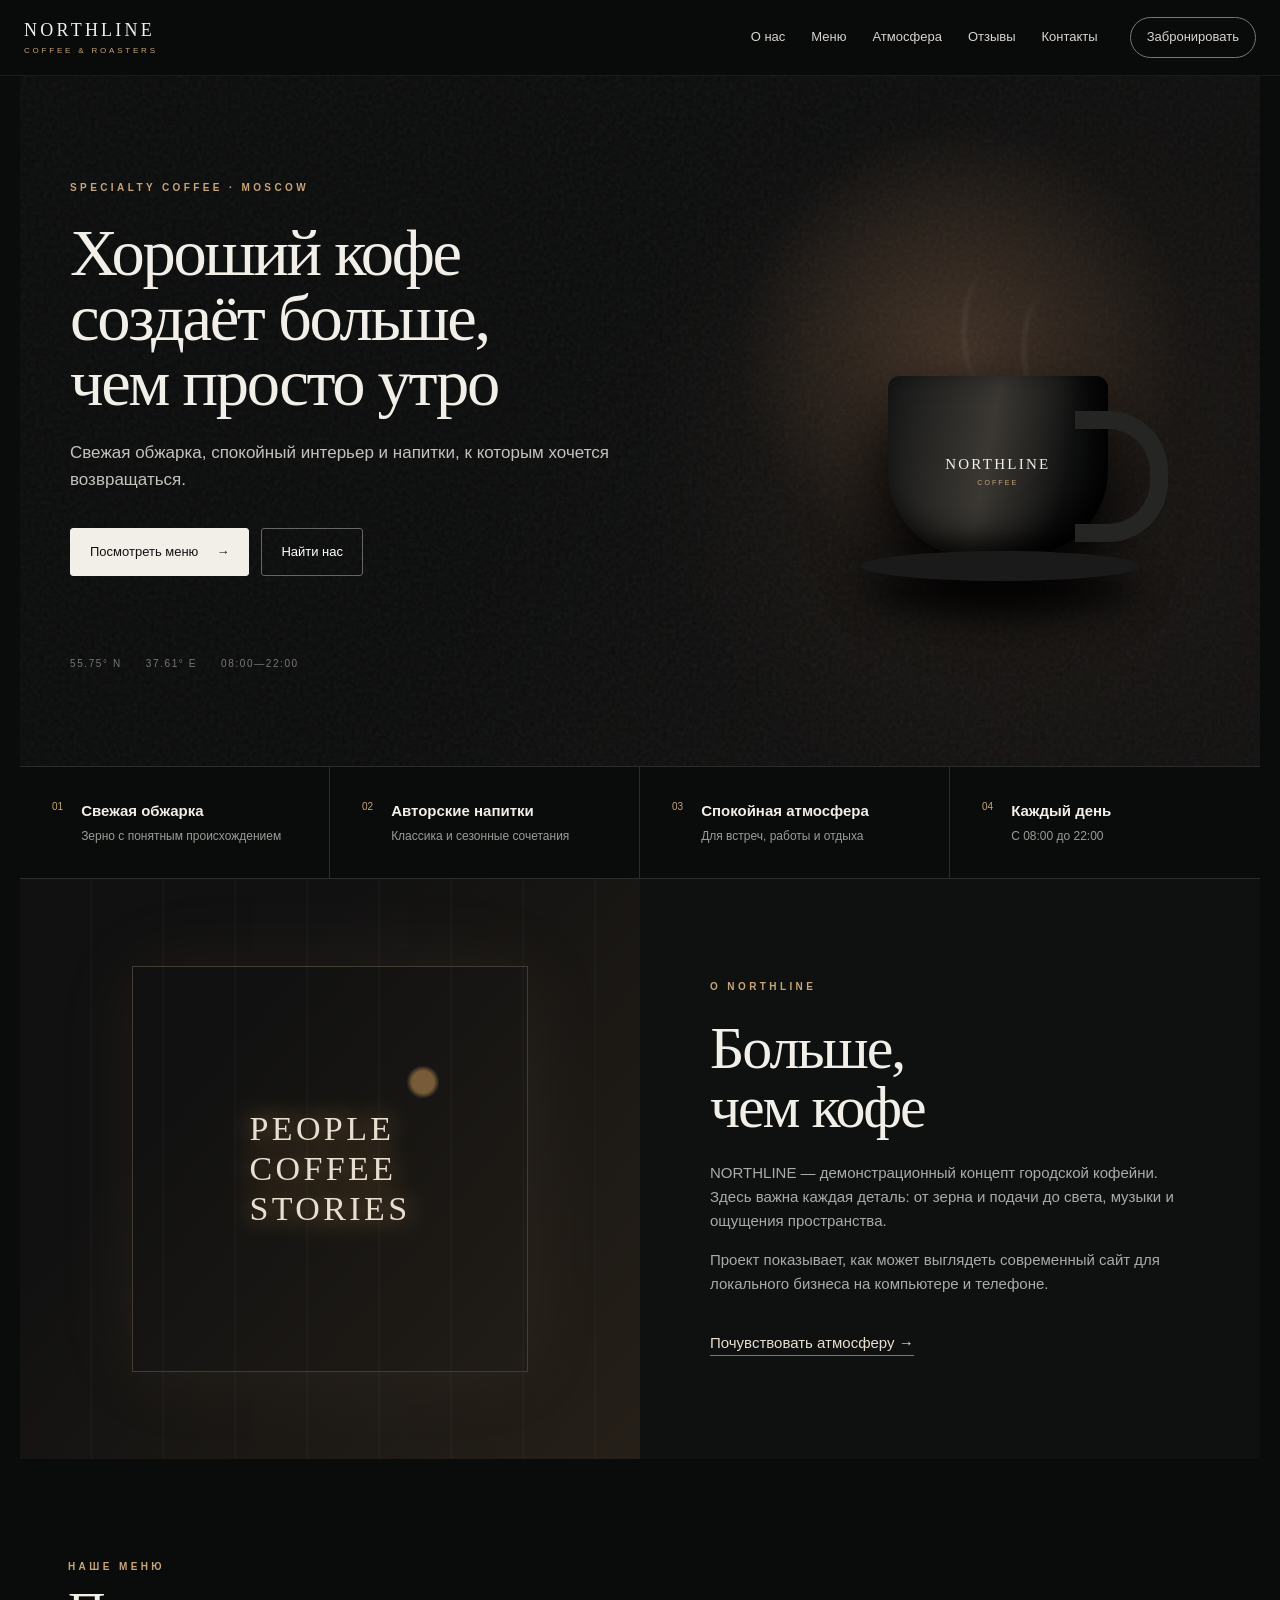
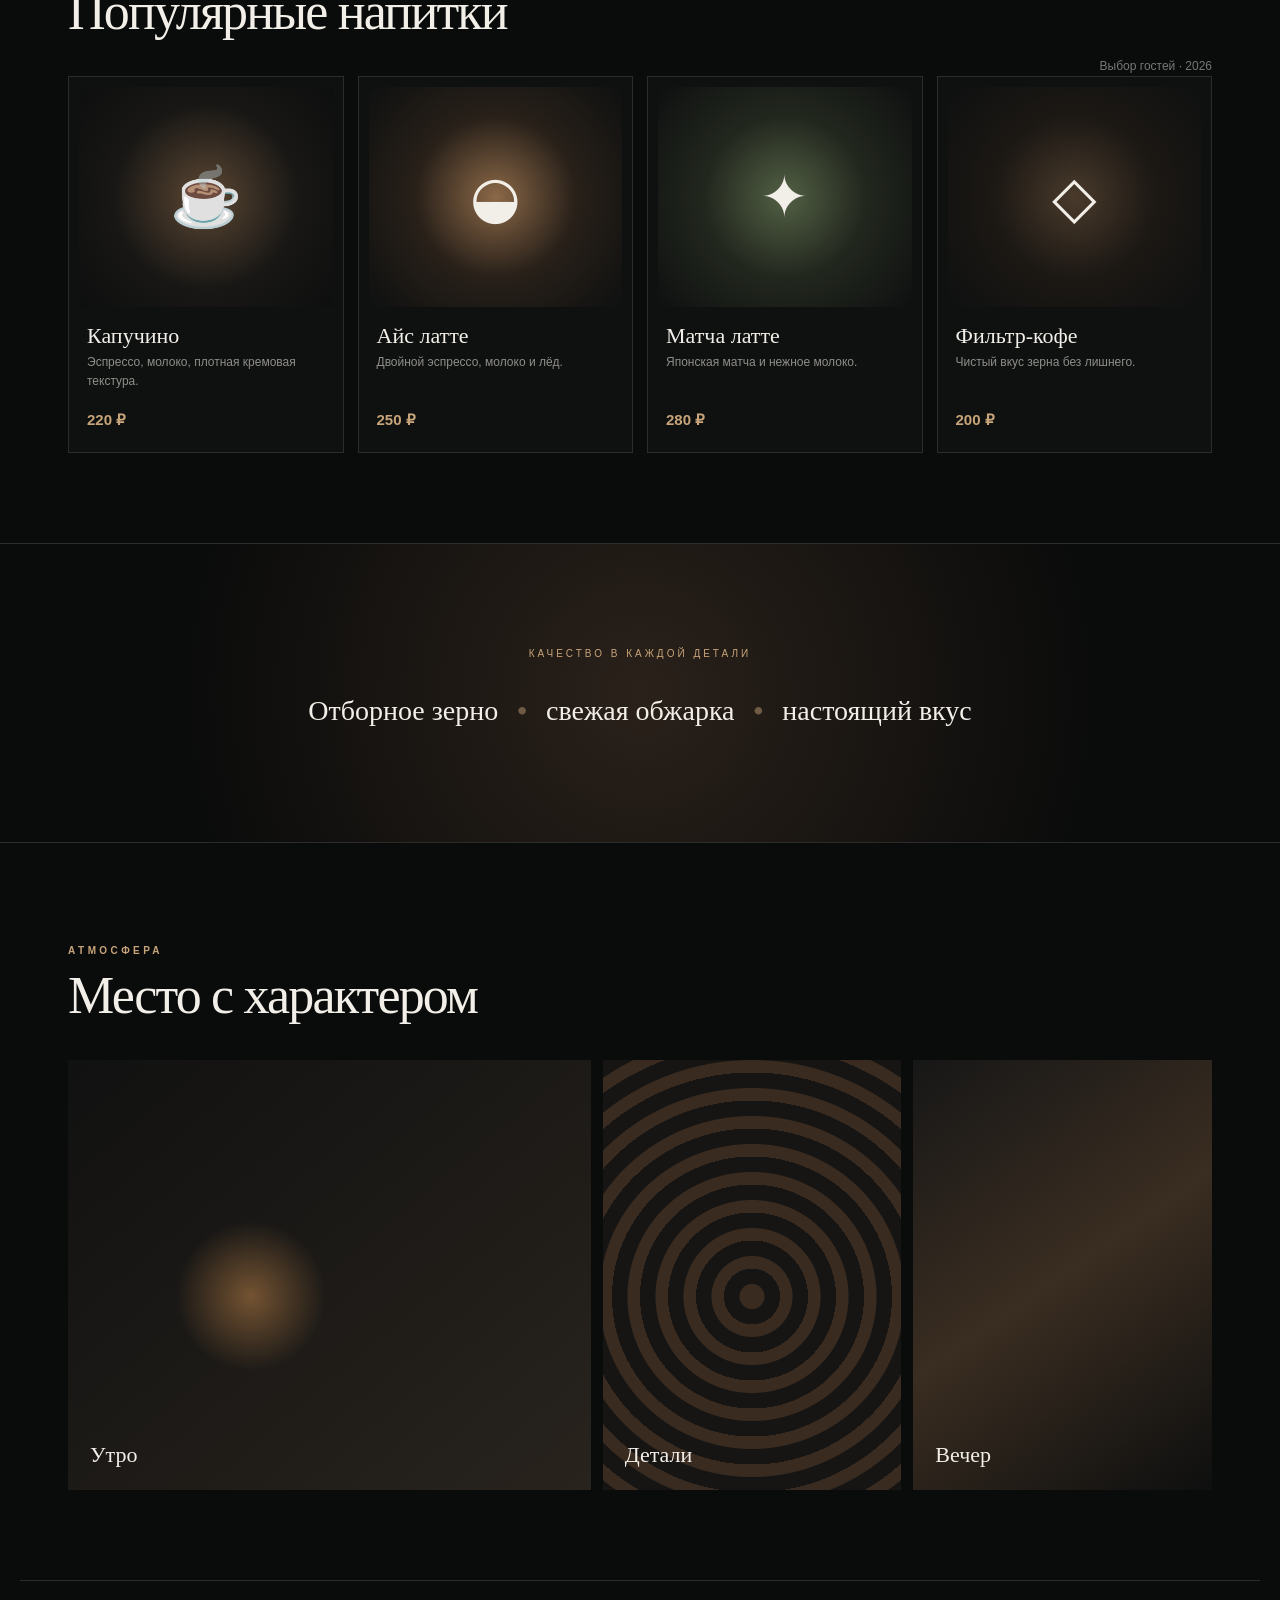
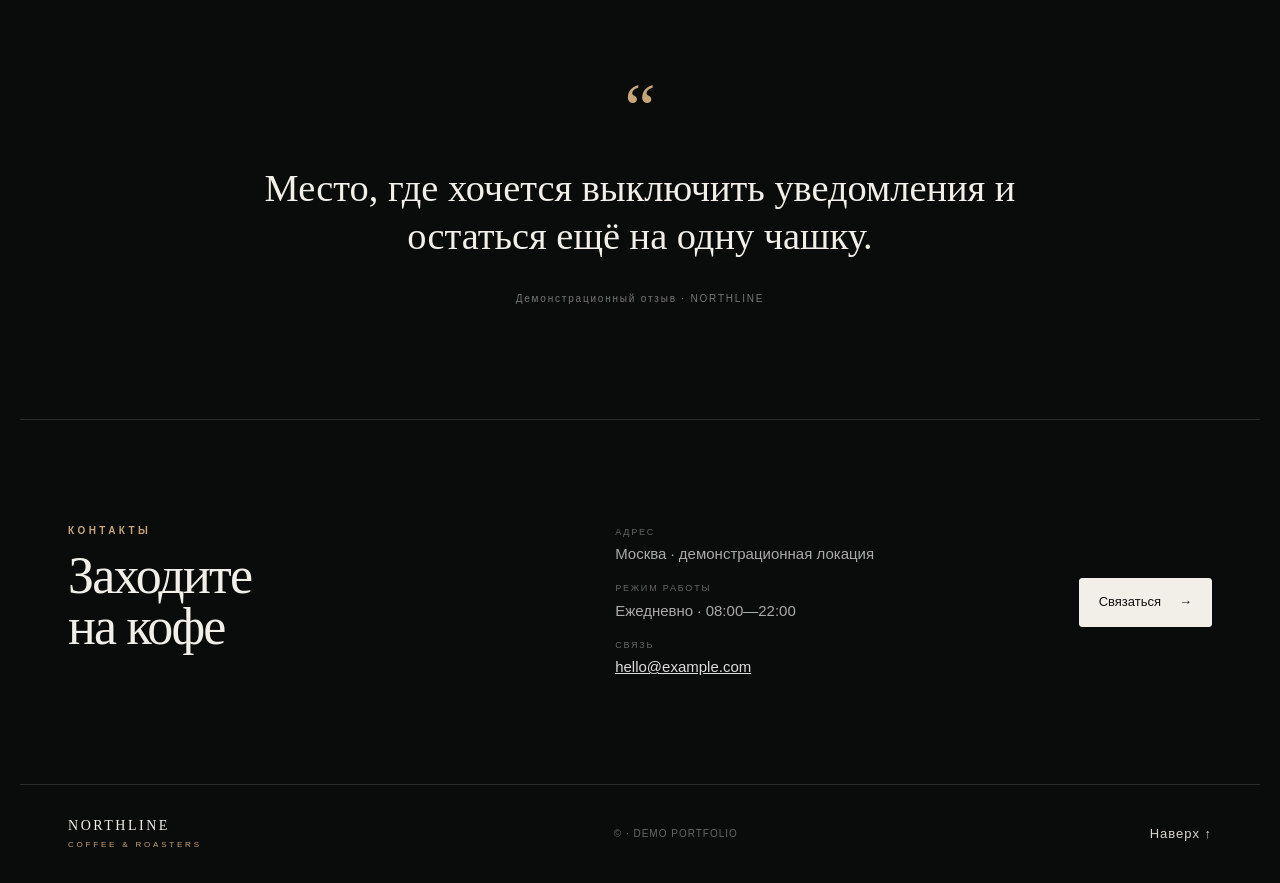
==== index.html @ f6531de6 "Add files via upload" ====
<!doctype html>
<html lang="ru"><head>
<meta charset="utf-8"><meta name="viewport" content="width=device-width,initial-scale=1,viewport-fit=cover">
<meta name="description" content="NORTHLINE Coffee & Roasters — демонстрационный сайт современной городской кофейни.">
<meta name="theme-color" content="#0a0b0b"><meta property="og:title" content="NORTHLINE Coffee & Roasters"><meta property="og:description" content="Кофе, ради которого хочется задержаться."><meta property="og:type" content="website">
<title>NORTHLINE Coffee & Roasters</title><link rel="icon" href="favicon.svg" type="image/svg+xml"><link rel="stylesheet" href="styles.css">
</head><body>
<a class="skip" href="#content">К содержанию</a>
<header class="header"><a class="brand" href="#top" aria-label="NORTHLINE — на главную">NORTHLINE<small>COFFEE & ROASTERS</small></a><button class="menu-btn" aria-label="Открыть меню" aria-expanded="false" aria-controls="nav">☰</button><nav id="nav"><a href="#about">О нас</a><a href="#menu">Меню</a><a href="#gallery">Атмосфера</a><a href="#reviews">Отзывы</a><a href="#contacts">Контакты</a></nav><a class="header-cta" href="#contacts">Забронировать</a></header>
<main id="content"><section id="top" class="hero"><div class="hero-noise"></div><div class="hero-inner"><p class="eyebrow">SPECIALTY COFFEE · MOSCOW</p><h1>Хороший кофе<br>создаёт больше,<br>чем просто утро</h1><p class="lead">Свежая обжарка, спокойный интерьер и напитки, к которым хочется возвращаться.</p><div class="actions"><a class="btn primary" href="#menu">Посмотреть меню <span>→</span></a><a class="btn" href="#contacts">Найти нас</a></div><div class="hero-meta"><span>55.75° N</span><span>37.61° E</span><span>08:00—22:00</span></div></div><div class="cup" aria-hidden="true"><div class="steam s1"></div><div class="steam s2"></div><div class="cup-body"><span>NORTHLINE<small>COFFEE</small></span></div><div class="saucer"></div></div></section>
<section class="features"><article><i>01</i><div><b>Свежая обжарка</b><span>Зерно с понятным происхождением</span></div></article><article><i>02</i><div><b>Авторские напитки</b><span>Классика и сезонные сочетания</span></div></article><article><i>03</i><div><b>Спокойная атмосфера</b><span>Для встреч, работы и отдыха</span></div></article><article><i>04</i><div><b>Каждый день</b><span>С 08:00 до 22:00</span></div></article></section>
<section id="about" class="split"><div class="visual about-visual"><span class="sign">PEOPLE<br>COFFEE<br>STORIES</span></div><div class="copy"><p class="eyebrow">О NORTHLINE</p><h2>Больше,<br>чем кофе</h2><p>NORTHLINE — демонстрационный концепт городской кофейни. Здесь важна каждая деталь: от зерна и подачи до света, музыки и ощущения пространства.</p><p>Проект показывает, как может выглядеть современный сайт для локального бизнеса на компьютере и телефоне.</p><a class="text-link" href="#gallery">Почувствовать атмосферу →</a></div></section>
<section id="menu" class="section"><div class="section-head"><div><p class="eyebrow">НАШЕ МЕНЮ</p><h2>Популярные напитки</h2></div><span class="muted">Выбор гостей · 2026</span></div><div class="cards"><article><div class="drink d1"><span>☕</span></div><h3>Капучино</h3><p>Эспрессо, молоко, плотная кремовая текстура.</p><strong>220 ₽</strong></article><article><div class="drink d2"><span>◒</span></div><h3>Айс латте</h3><p>Двойной эспрессо, молоко и лёд.</p><strong>250 ₽</strong></article><article><div class="drink d3"><span>✦</span></div><h3>Матча латте</h3><p>Японская матча и нежное молоко.</p><strong>280 ₽</strong></article><article><div class="drink d4"><span>◇</span></div><h3>Фильтр-кофе</h3><p>Чистый вкус зерна без лишнего.</p><strong>200 ₽</strong></article></div></section>
<section class="statement"><p>КАЧЕСТВО В КАЖДОЙ ДЕТАЛИ</p><h2>Отборное зерно <b>•</b> свежая обжарка <b>•</b> настоящий вкус</h2></section>
<section id="gallery" class="section gallery"><div class="section-head"><div><p class="eyebrow">АТМОСФЕРА</p><h2>Место с характером</h2></div></div><div class="gallery-grid"><div class="g g1"><span>Утро</span></div><div class="g g2"><span>Детали</span></div><div class="g g3"><span>Вечер</span></div></div></section>
<section id="reviews" class="quote"><span class="quote-mark">“</span><blockquote>Место, где хочется выключить уведомления и остаться ещё на одну чашку.</blockquote><span>Демонстрационный отзыв · NORTHLINE</span></section>
<section id="contacts" class="section contacts"><div><p class="eyebrow">КОНТАКТЫ</p><h2>Заходите<br>на кофе</h2></div><div class="contact-info"><p><small>АДРЕС</small>Москва · демонстрационная локация</p><p><small>РЕЖИМ РАБОТЫ</small>Ежедневно · 08:00—22:00</p><p><small>СВЯЗЬ</small><a href="mailto:hello@example.com">hello@example.com</a></p></div><a class="btn primary" href="mailto:hello@example.com">Связаться <span>→</span></a></section></main>
<footer><a class="brand" href="#top">NORTHLINE<small>COFFEE & ROASTERS</small></a><span>© <span id="year"></span> · DEMO PORTFOLIO</span><a href="#top">Наверх ↑</a></footer><script src="script.js" defer></script></body></html>
---- styles.css ----
:root{--bg:#0a0b0b;--panel:#101313;--ink:#f2eee8;--muted:#9d9b96;--line:#2a2d2c;--accent:#c8a47a;--max:1240px}*{box-sizing:border-box}html{scroll-behavior:smooth}body{margin:0;background:var(--bg);color:var(--ink);font:15px/1.6 Arial,sans-serif;-webkit-font-smoothing:antialiased}.skip{position:absolute;left:-9999px}.skip:focus{left:12px;top:12px;z-index:99;background:#fff;color:#000;padding:10px}.header{height:76px;display:flex;align-items:center;gap:32px;padding:0 max(24px,calc((100vw - var(--max))/2));position:sticky;top:0;z-index:20;background:rgba(10,11,11,.88);backdrop-filter:blur(16px);border-bottom:1px solid rgba(255,255,255,.07)}.brand{color:var(--ink);text-decoration:none;letter-spacing:.18em;font-family:Georgia,serif;font-size:18px;line-height:1}.brand small{display:block;font:8px Arial,sans-serif;letter-spacing:.35em;margin-top:7px;color:var(--accent)}nav{display:flex;gap:26px;margin-left:auto}nav a,.header-cta,footer a{color:#d8d5cf;text-decoration:none;font-size:13px}.header-cta{border:1px solid #777;padding:9px 16px;border-radius:99px}.menu-btn{display:none;background:none;border:0;color:#fff;font-size:24px}.hero{min-height:690px;max-width:var(--max);margin:auto;position:relative;overflow:hidden;display:flex;align-items:center;background:radial-gradient(circle at 76% 40%,#443326 0,transparent 22%),radial-gradient(circle at 80% 55%,#201914 0,transparent 35%),linear-gradient(120deg,#0a0b0b 42%,#141211)}.hero:after{content:"";position:absolute;inset:0;background:linear-gradient(90deg,rgba(10,11,11,.1),transparent 55%,rgba(10,11,11,.2));pointer-events:none}.hero-noise{position:absolute;inset:0;opacity:.07;background-image:url("data:image/svg+xml,%3Csvg viewBox='0 0 180 180' xmlns='http://www.w3.org/2000/svg'%3E%3Cfilter id='n'%3E%3CfeTurbulence type='fractalNoise' baseFrequency='.9' numOctaves='3' stitchTiles='stitch'/%3E%3C/filter%3E%3Crect width='100%25' height='100%25' filter='url(%23n)'/%3E%3C/svg%3E")}.hero-inner{position:relative;z-index:2;width:62%;padding:70px 50px}.eyebrow{font-size:10px;letter-spacing:.34em;color:var(--accent);font-weight:bold}.hero h1,.copy h2,.section h2,.contacts h2{font:clamp(42px,5.2vw,76px)/.98 Georgia,serif;font-weight:400;letter-spacing:-.035em;margin:24px 0}.lead{max-width:540px;color:#c5c2bc;font-size:17px}.actions{display:flex;gap:12px;margin-top:34px}.btn{display:inline-flex;gap:18px;align-items:center;padding:13px 19px;border:1px solid #666;border-radius:3px;color:#fff;text-decoration:none;font-size:13px}.btn.primary{background:#f2eee8;color:#111;border-color:#f2eee8}.hero-meta{display:flex;gap:24px;margin-top:80px;color:#777;font-size:10px;letter-spacing:.16em}.cup{position:absolute;z-index:1;right:7%;top:29%;width:330px;height:360px}.cup-body{position:absolute;left:45px;top:100px;width:220px;height:180px;border-radius:12px 12px 85px 85px;background:linear-gradient(100deg,#161717,#3b3833 45%,#121313 78%);box-shadow:inset -20px -15px 35px #000,0 40px 70px #000}.cup-body:after{content:"";position:absolute;right:-60px;top:35px;width:75px;height:95px;border:18px solid #252523;border-left:0;border-radius:0 60px 60px 0}.cup-body span{position:absolute;top:80px;left:57px;text-align:center;font:15px Georgia,serif;letter-spacing:.15em}.cup-body small{display:block;font:7px Arial;margin-top:6px;color:var(--accent);letter-spacing:.3em}.saucer{position:absolute;top:275px;left:18px;width:280px;height:30px;border-radius:50%;background:#191a19;box-shadow:0 25px 35px #000}.steam{position:absolute;width:45px;height:110px;border-left:2px solid rgba(255,255,255,.15);border-radius:50%;filter:blur(2px);animation:steam 4s ease-in-out infinite}.s1{left:120px;top:0}.s2{left:180px;top:18px;animation-delay:-2s}@keyframes steam{50%{transform:translate(10px,-12px) scaleX(1.3);opacity:.4}}.features{max-width:var(--max);margin:auto;display:grid;grid-template-columns:repeat(4,1fr);border-top:1px solid var(--line);border-bottom:1px solid var(--line)}.features article{padding:32px;display:flex;gap:18px;border-right:1px solid var(--line)}.features article:last-child{border:0}.features i{color:var(--accent);font-style:normal;font-size:10px}.features b,.features span{display:block}.features span{font-size:12px;color:var(--muted);margin-top:4px}.split{max-width:var(--max);margin:auto;display:grid;grid-template-columns:1fr 1fr;min-height:580px}.visual{min-height:520px}.about-visual{background:radial-gradient(circle at 65% 35%,#785c39 0 2%,transparent 3%),linear-gradient(130deg,transparent 30%,rgba(175,128,73,.13)),repeating-linear-gradient(90deg,#111 0 70px,#151817 71px 72px);display:grid;place-items:center;position:relative;overflow:hidden}.about-visual:before{content:"";position:absolute;inset:15% 18%;border:1px solid #443c32;box-shadow:0 0 80px rgba(200,164,122,.08)}.sign{position:relative;font:34px/1.18 Georgia,serif;letter-spacing:.1em;color:#e8dfd1;text-shadow:0 0 24px #b4834e}.copy{padding:90px 70px;background:#0e1110}.copy h2{font-size:60px}.copy p:not(.eyebrow){color:#aaa;max-width:520px}.text-link{display:inline-block;margin-top:20px;color:#e8dfd1;text-decoration:none;border-bottom:1px solid #777}.section{max-width:var(--max);margin:auto;padding:90px 48px}.section-head{display:flex;justify-content:space-between;align-items:end}.section h2{font-size:52px;margin:12px 0 38px}.muted{color:#777;font-size:12px}.cards{display:grid;grid-template-columns:repeat(4,1fr);gap:14px}.cards article{border:1px solid var(--line);padding:10px 10px 20px;background:#0e1110;transition:.25s}.cards article:hover{transform:translateY(-4px);border-color:#5c5146}.drink{height:220px;display:grid;place-items:center;font-size:58px;background:radial-gradient(circle,#5c4733,#181715 55%,#0d0e0e)}.d2{background:radial-gradient(circle,#8b6847,#282019 48%,#0e1010)}.d3{background:radial-gradient(circle,#526044,#22271e 48%,#0e1010)}.d4{background:radial-gradient(circle,#493a2b,#1c1814 48%,#0e1010)}.cards h3{font:22px Georgia,serif;margin:16px 8px 4px}.cards p{color:#8f8e89;font-size:12px;min-height:40px;margin:0 8px}.cards strong{display:block;margin:15px 8px 0;color:var(--accent)}.statement{min-height:300px;display:grid;place-content:center;text-align:center;padding:40px;background:radial-gradient(circle at center,#2a211a,#0a0b0b 70%);border-block:1px solid var(--line)}.statement p{letter-spacing:.3em;color:var(--accent);font-size:10px}.statement h2{font:28px Georgia,serif;font-weight:400}.statement b{color:#6f5a43;margin:0 12px}.gallery-grid{display:grid;grid-template-columns:1.4fr .8fr .8fr;gap:12px;height:430px}.g{position:relative;display:flex;align-items:end;padding:22px;overflow:hidden;background:#141616}.g:before{content:"";position:absolute;inset:0;transition:.4s}.g1:before{background:radial-gradient(circle at 35% 55%,#745332,transparent 18%),linear-gradient(140deg,#111,#28231d)}.g2:before{background:repeating-radial-gradient(circle at 50% 55%,#392b1f 0 12px,#171514 13px 28px)}.g3:before{background:linear-gradient(145deg,#171717,#3a2d21 50%,#0e0f0f)}.g:hover:before{transform:scale(1.04)}.g span{position:relative;z-index:1;font:22px Georgia,serif}.quote{max-width:var(--max);margin:auto;padding:110px 15%;text-align:center;border-top:1px solid var(--line);border-bottom:1px solid var(--line)}.quote-mark{font:70px Georgia;color:var(--accent);line-height:.5}.quote blockquote{font:clamp(28px,3vw,44px)/1.25 Georgia,serif;margin:25px auto;max-width:850px}.quote>span:last-child{font-size:10px;letter-spacing:.18em;color:#777}.contacts{display:grid;grid-template-columns:1.2fr 1fr auto;align-items:center;gap:45px}.contact-info p{color:#aaa}.contact-info small{display:block;color:#666;font-size:9px;letter-spacing:.2em;margin-bottom:3px}.contact-info a{color:#ddd}footer{max-width:var(--max);margin:auto;padding:34px 48px;border-top:1px solid var(--line);display:flex;justify-content:space-between;align-items:center;color:#666;font-size:10px;letter-spacing:.1em}footer .brand{font-size:14px}.menu-open{overflow:hidden}@media(max-width:820px){.header{height:68px;padding:0 20px}.header-cta{display:none}.menu-btn{display:block;margin-left:auto}nav{display:none;position:absolute;top:68px;left:0;right:0;background:#0b0c0c;padding:22px;flex-direction:column;border-bottom:1px solid var(--line)}nav.open{display:flex}.hero{min-height:680px}.hero-inner{width:100%;padding:70px 24px 40px}.hero h1{font-size:48px}.lead{max-width:85%}.hero-meta{margin-top:150px}.cup{width:220px;height:250px;right:-15px;top:49%}.cup-body{transform:scale(.7);transform-origin:top left}.saucer{transform:scale(.7);transform-origin:top left}.steam{transform:scale(.7)}.features{grid-template-columns:1fr 1fr}.features article{padding:22px}.split{grid-template-columns:1fr}.visual{min-height:390px}.copy{padding:60px 24px}.copy h2{font-size:48px}.section{padding:65px 20px}.section-head{align-items:start}.muted{display:none}.section h2{font-size:42px}.cards{grid-template-columns:1fr 1fr}.drink{height:180px}.gallery-grid{grid-template-columns:1fr 1fr;height:560px}.g1{grid-column:1/-1}.quote{padding:80px 24px}.contacts{grid-template-columns:1fr;gap:20px}.contacts h2{font-size:52px}footer{padding:30px 20px;gap:20px;flex-wrap:wrap}}@media(max-width:480px){.hero h1{font-size:39px}.lead{font-size:15px}.features{grid-template-columns:1fr}.features article{border-right:0;border-bottom:1px solid var(--line)}.cards{grid-template-columns:1fr}.drink{height:230px}.gallery-grid{display:flex;overflow:auto;height:360px;scroll-snap-type:x mandatory}.g{min-width:82vw;scroll-snap-align:center}.g1{min-width:82vw}.statement h2{font-size:21px}.statement b{display:none}}
@media(prefers-reduced-motion:reduce){html{scroll-behavior:auto}*,*:before,*:after{animation:none!important;transition:none!important}}
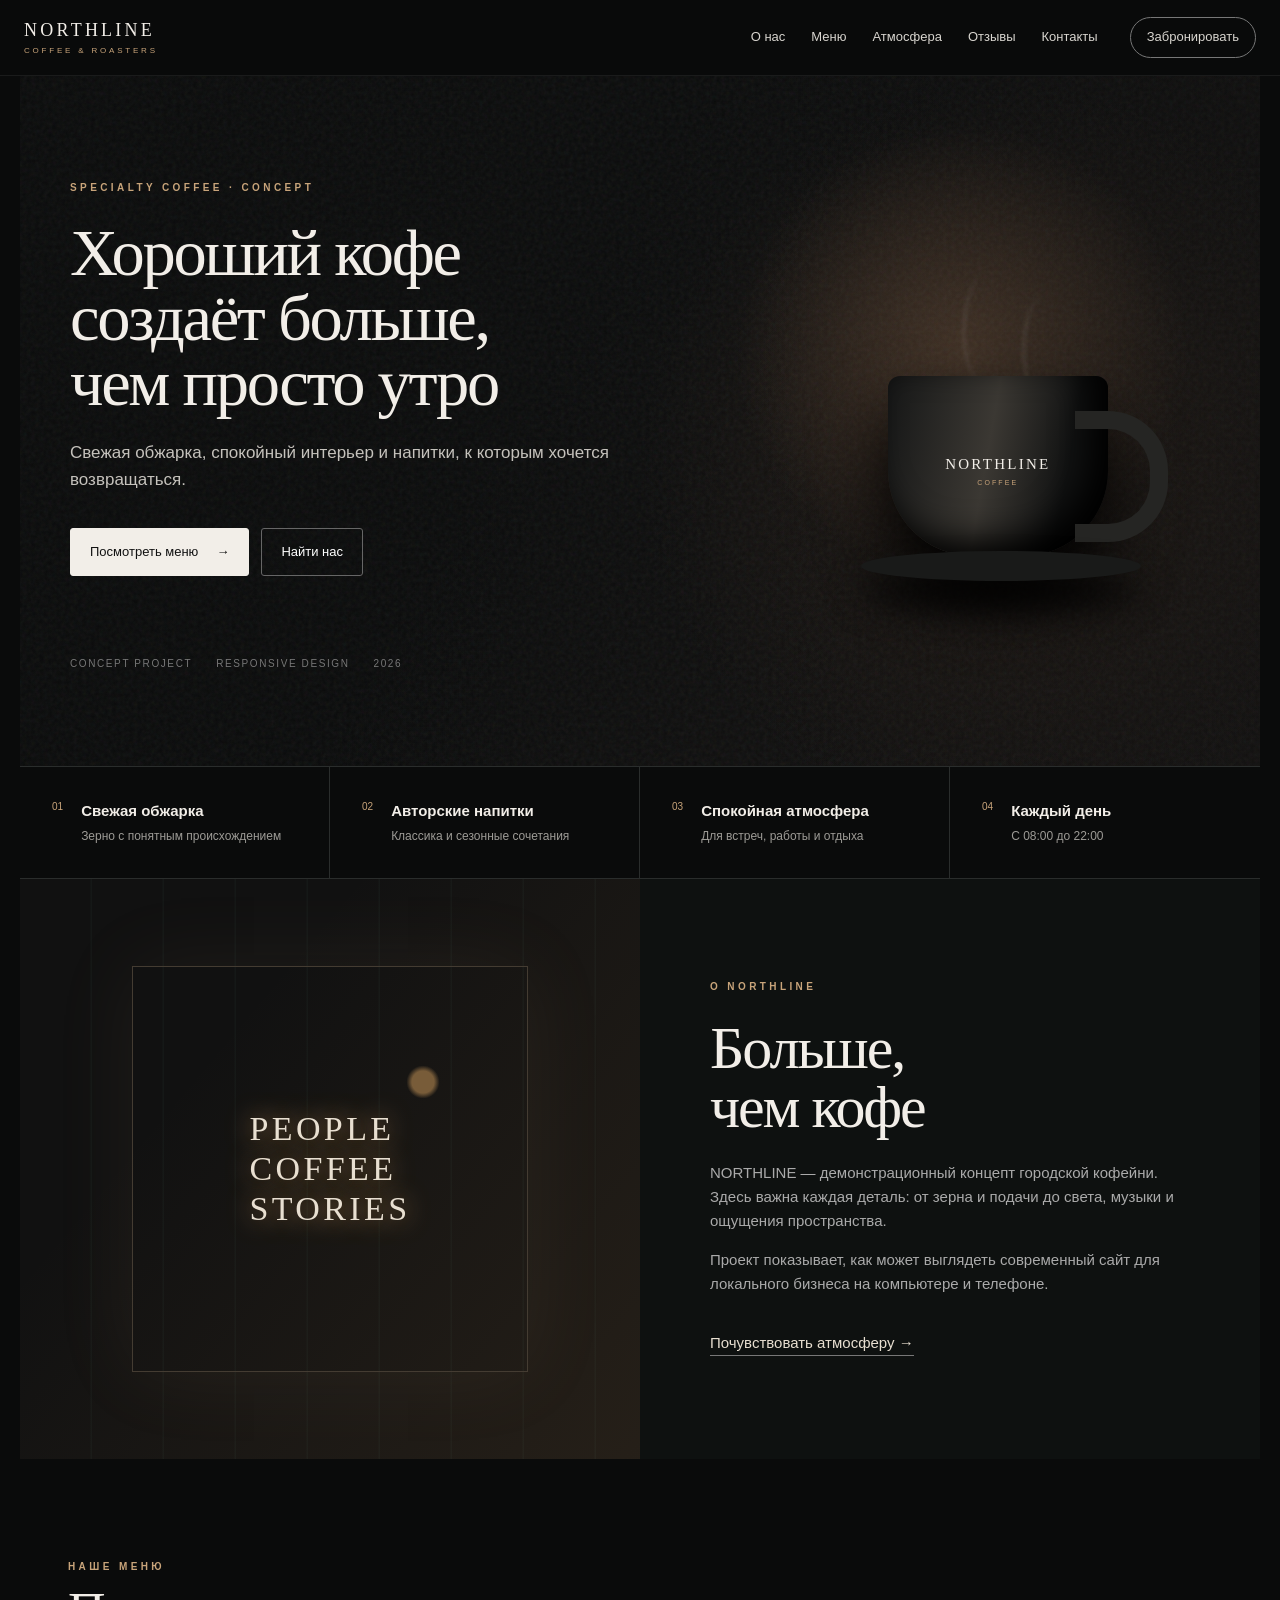
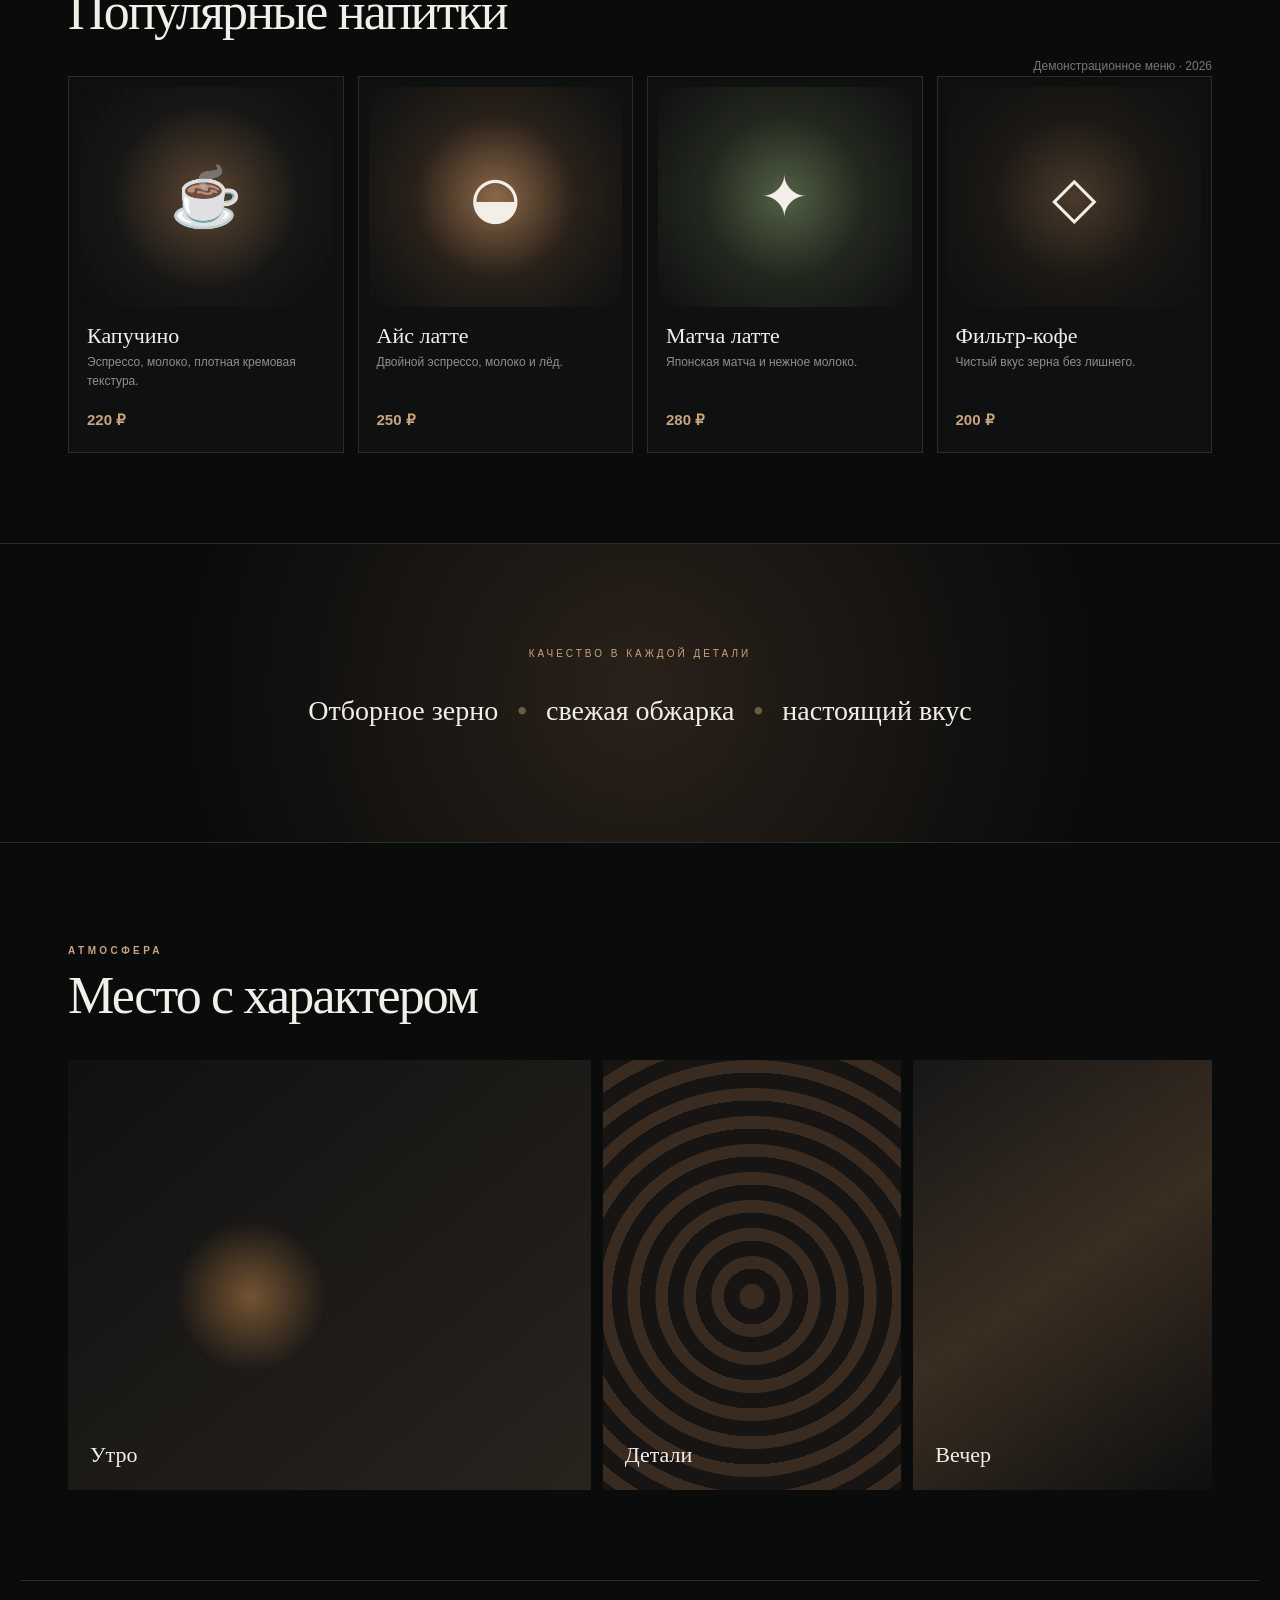
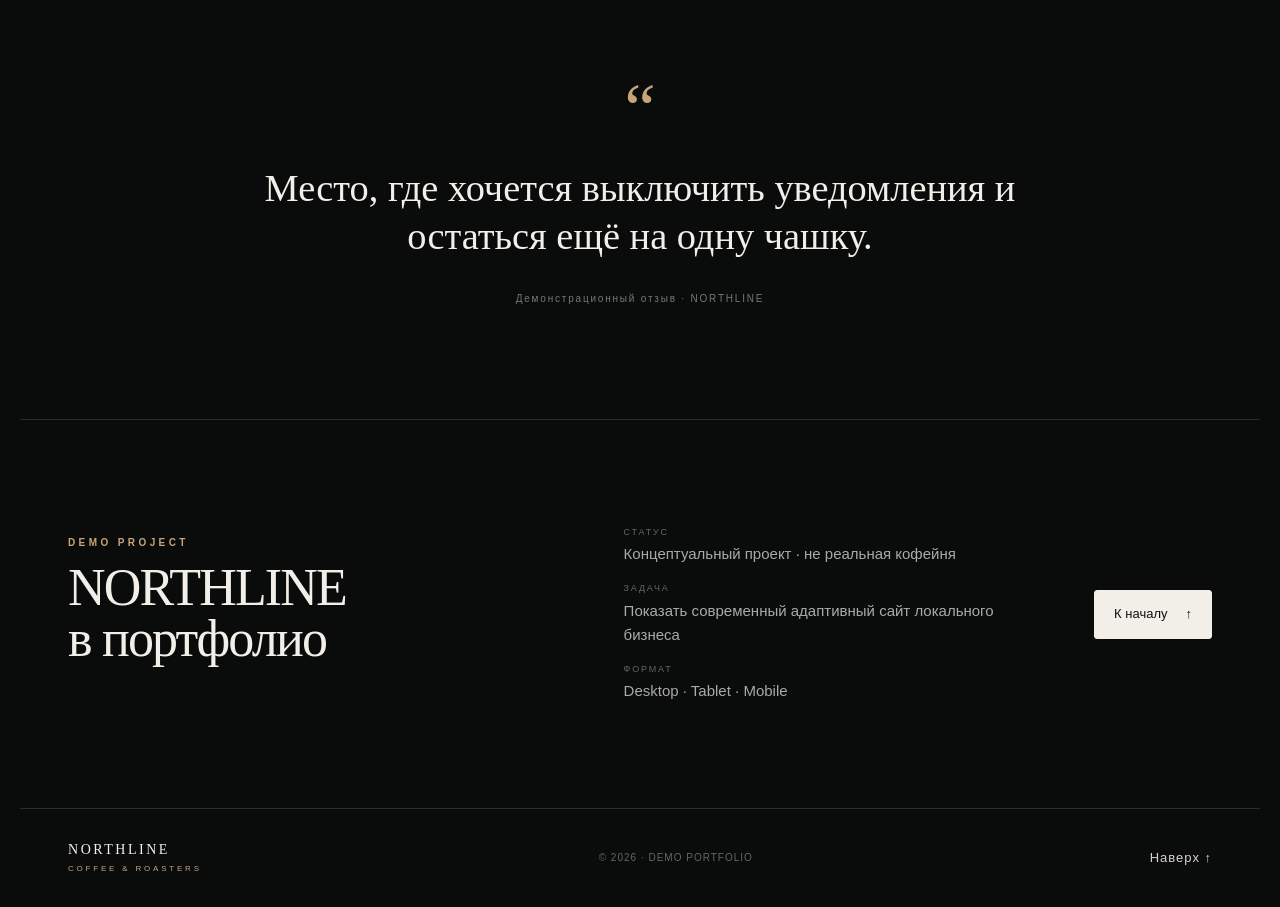
==== commit b8cfc757: "Polish portfolio content and metadata for v3" ====
--- a/index.html
+++ b/index.html
@@ -1,18 +1,18 @@
 <!doctype html>
 <html lang="ru"><head>
 <meta charset="utf-8"><meta name="viewport" content="width=device-width,initial-scale=1,viewport-fit=cover">
-<meta name="description" content="NORTHLINE Coffee & Roasters — демонстрационный сайт современной городской кофейни.">
-<meta name="theme-color" content="#0a0b0b"><meta property="og:title" content="NORTHLINE Coffee & Roasters"><meta property="og:description" content="Кофе, ради которого хочется задержаться."><meta property="og:type" content="website">
+<meta name="description" content="NORTHLINE Coffee & Roasters — концепт-сайт современной городской кофейни. Демонстрационный проект для портфолио веб-разработки.">
+<meta name="theme-color" content="#0a0b0b"><meta name="color-scheme" content="dark"><meta property="og:title" content="NORTHLINE Coffee & Roasters"><meta property="og:description" content="Кофе, ради которого хочется задержаться."><meta property="og:type" content="website"><meta property="og:locale" content="ru_RU">
 <title>NORTHLINE Coffee & Roasters</title><link rel="icon" href="favicon.svg" type="image/svg+xml"><link rel="stylesheet" href="styles.css">
 </head><body>
 <a class="skip" href="#content">К содержанию</a>
 <header class="header"><a class="brand" href="#top" aria-label="NORTHLINE — на главную">NORTHLINE<small>COFFEE & ROASTERS</small></a><button class="menu-btn" aria-label="Открыть меню" aria-expanded="false" aria-controls="nav">☰</button><nav id="nav"><a href="#about">О нас</a><a href="#menu">Меню</a><a href="#gallery">Атмосфера</a><a href="#reviews">Отзывы</a><a href="#contacts">Контакты</a></nav><a class="header-cta" href="#contacts">Забронировать</a></header>
-<main id="content"><section id="top" class="hero"><div class="hero-noise"></div><div class="hero-inner"><p class="eyebrow">SPECIALTY COFFEE · MOSCOW</p><h1>Хороший кофе<br>создаёт больше,<br>чем просто утро</h1><p class="lead">Свежая обжарка, спокойный интерьер и напитки, к которым хочется возвращаться.</p><div class="actions"><a class="btn primary" href="#menu">Посмотреть меню <span>→</span></a><a class="btn" href="#contacts">Найти нас</a></div><div class="hero-meta"><span>55.75° N</span><span>37.61° E</span><span>08:00—22:00</span></div></div><div class="cup" aria-hidden="true"><div class="steam s1"></div><div class="steam s2"></div><div class="cup-body"><span>NORTHLINE<small>COFFEE</small></span></div><div class="saucer"></div></div></section>
+<main id="content"><section id="top" class="hero"><div class="hero-noise"></div><div class="hero-inner"><p class="eyebrow">SPECIALTY COFFEE · CONCEPT</p><h1>Хороший кофе<br>создаёт больше,<br>чем просто утро</h1><p class="lead">Свежая обжарка, спокойный интерьер и напитки, к которым хочется возвращаться.</p><div class="actions"><a class="btn primary" href="#menu">Посмотреть меню <span>→</span></a><a class="btn" href="#contacts">Найти нас</a></div><div class="hero-meta"><span>CONCEPT PROJECT</span><span>RESPONSIVE DESIGN</span><span>2026</span></div></div><div class="cup" aria-hidden="true"><div class="steam s1"></div><div class="steam s2"></div><div class="cup-body"><span>NORTHLINE<small>COFFEE</small></span></div><div class="saucer"></div></div></section>
 <section class="features"><article><i>01</i><div><b>Свежая обжарка</b><span>Зерно с понятным происхождением</span></div></article><article><i>02</i><div><b>Авторские напитки</b><span>Классика и сезонные сочетания</span></div></article><article><i>03</i><div><b>Спокойная атмосфера</b><span>Для встреч, работы и отдыха</span></div></article><article><i>04</i><div><b>Каждый день</b><span>С 08:00 до 22:00</span></div></article></section>
 <section id="about" class="split"><div class="visual about-visual"><span class="sign">PEOPLE<br>COFFEE<br>STORIES</span></div><div class="copy"><p class="eyebrow">О NORTHLINE</p><h2>Больше,<br>чем кофе</h2><p>NORTHLINE — демонстрационный концепт городской кофейни. Здесь важна каждая деталь: от зерна и подачи до света, музыки и ощущения пространства.</p><p>Проект показывает, как может выглядеть современный сайт для локального бизнеса на компьютере и телефоне.</p><a class="text-link" href="#gallery">Почувствовать атмосферу →</a></div></section>
-<section id="menu" class="section"><div class="section-head"><div><p class="eyebrow">НАШЕ МЕНЮ</p><h2>Популярные напитки</h2></div><span class="muted">Выбор гостей · 2026</span></div><div class="cards"><article><div class="drink d1"><span>☕</span></div><h3>Капучино</h3><p>Эспрессо, молоко, плотная кремовая текстура.</p><strong>220 ₽</strong></article><article><div class="drink d2"><span>◒</span></div><h3>Айс латте</h3><p>Двойной эспрессо, молоко и лёд.</p><strong>250 ₽</strong></article><article><div class="drink d3"><span>✦</span></div><h3>Матча латте</h3><p>Японская матча и нежное молоко.</p><strong>280 ₽</strong></article><article><div class="drink d4"><span>◇</span></div><h3>Фильтр-кофе</h3><p>Чистый вкус зерна без лишнего.</p><strong>200 ₽</strong></article></div></section>
+<section id="menu" class="section"><div class="section-head"><div><p class="eyebrow">НАШЕ МЕНЮ</p><h2>Популярные напитки</h2></div><span class="muted">Демонстрационное меню · 2026</span></div><div class="cards"><article><div class="drink d1"><span>☕</span></div><h3>Капучино</h3><p>Эспрессо, молоко, плотная кремовая текстура.</p><strong>220 ₽</strong></article><article><div class="drink d2"><span>◒</span></div><h3>Айс латте</h3><p>Двойной эспрессо, молоко и лёд.</p><strong>250 ₽</strong></article><article><div class="drink d3"><span>✦</span></div><h3>Матча латте</h3><p>Японская матча и нежное молоко.</p><strong>280 ₽</strong></article><article><div class="drink d4"><span>◇</span></div><h3>Фильтр-кофе</h3><p>Чистый вкус зерна без лишнего.</p><strong>200 ₽</strong></article></div></section>
 <section class="statement"><p>КАЧЕСТВО В КАЖДОЙ ДЕТАЛИ</p><h2>Отборное зерно <b>•</b> свежая обжарка <b>•</b> настоящий вкус</h2></section>
 <section id="gallery" class="section gallery"><div class="section-head"><div><p class="eyebrow">АТМОСФЕРА</p><h2>Место с характером</h2></div></div><div class="gallery-grid"><div class="g g1"><span>Утро</span></div><div class="g g2"><span>Детали</span></div><div class="g g3"><span>Вечер</span></div></div></section>
 <section id="reviews" class="quote"><span class="quote-mark">“</span><blockquote>Место, где хочется выключить уведомления и остаться ещё на одну чашку.</blockquote><span>Демонстрационный отзыв · NORTHLINE</span></section>
-<section id="contacts" class="section contacts"><div><p class="eyebrow">КОНТАКТЫ</p><h2>Заходите<br>на кофе</h2></div><div class="contact-info"><p><small>АДРЕС</small>Москва · демонстрационная локация</p><p><small>РЕЖИМ РАБОТЫ</small>Ежедневно · 08:00—22:00</p><p><small>СВЯЗЬ</small><a href="mailto:hello@example.com">hello@example.com</a></p></div><a class="btn primary" href="mailto:hello@example.com">Связаться <span>→</span></a></section></main>
+<section id="contacts" class="section contacts"><div><p class="eyebrow">DEMO PROJECT</p><h2>NORTHLINE<br>в портфолио</h2></div><div class="contact-info"><p><small>СТАТУС</small>Концептуальный проект · не реальная кофейня</p><p><small>ЗАДАЧА</small>Показать современный адаптивный сайт локального бизнеса</p><p><small>ФОРМАТ</small>Desktop · Tablet · Mobile</p></div><a class="btn primary" href="#top">К началу <span>↑</span></a></section></main>
 <footer><a class="brand" href="#top">NORTHLINE<small>COFFEE & ROASTERS</small></a><span>© <span id="year"></span> · DEMO PORTFOLIO</span><a href="#top">Наверх ↑</a></footer><script src="script.js" defer></script></body></html>
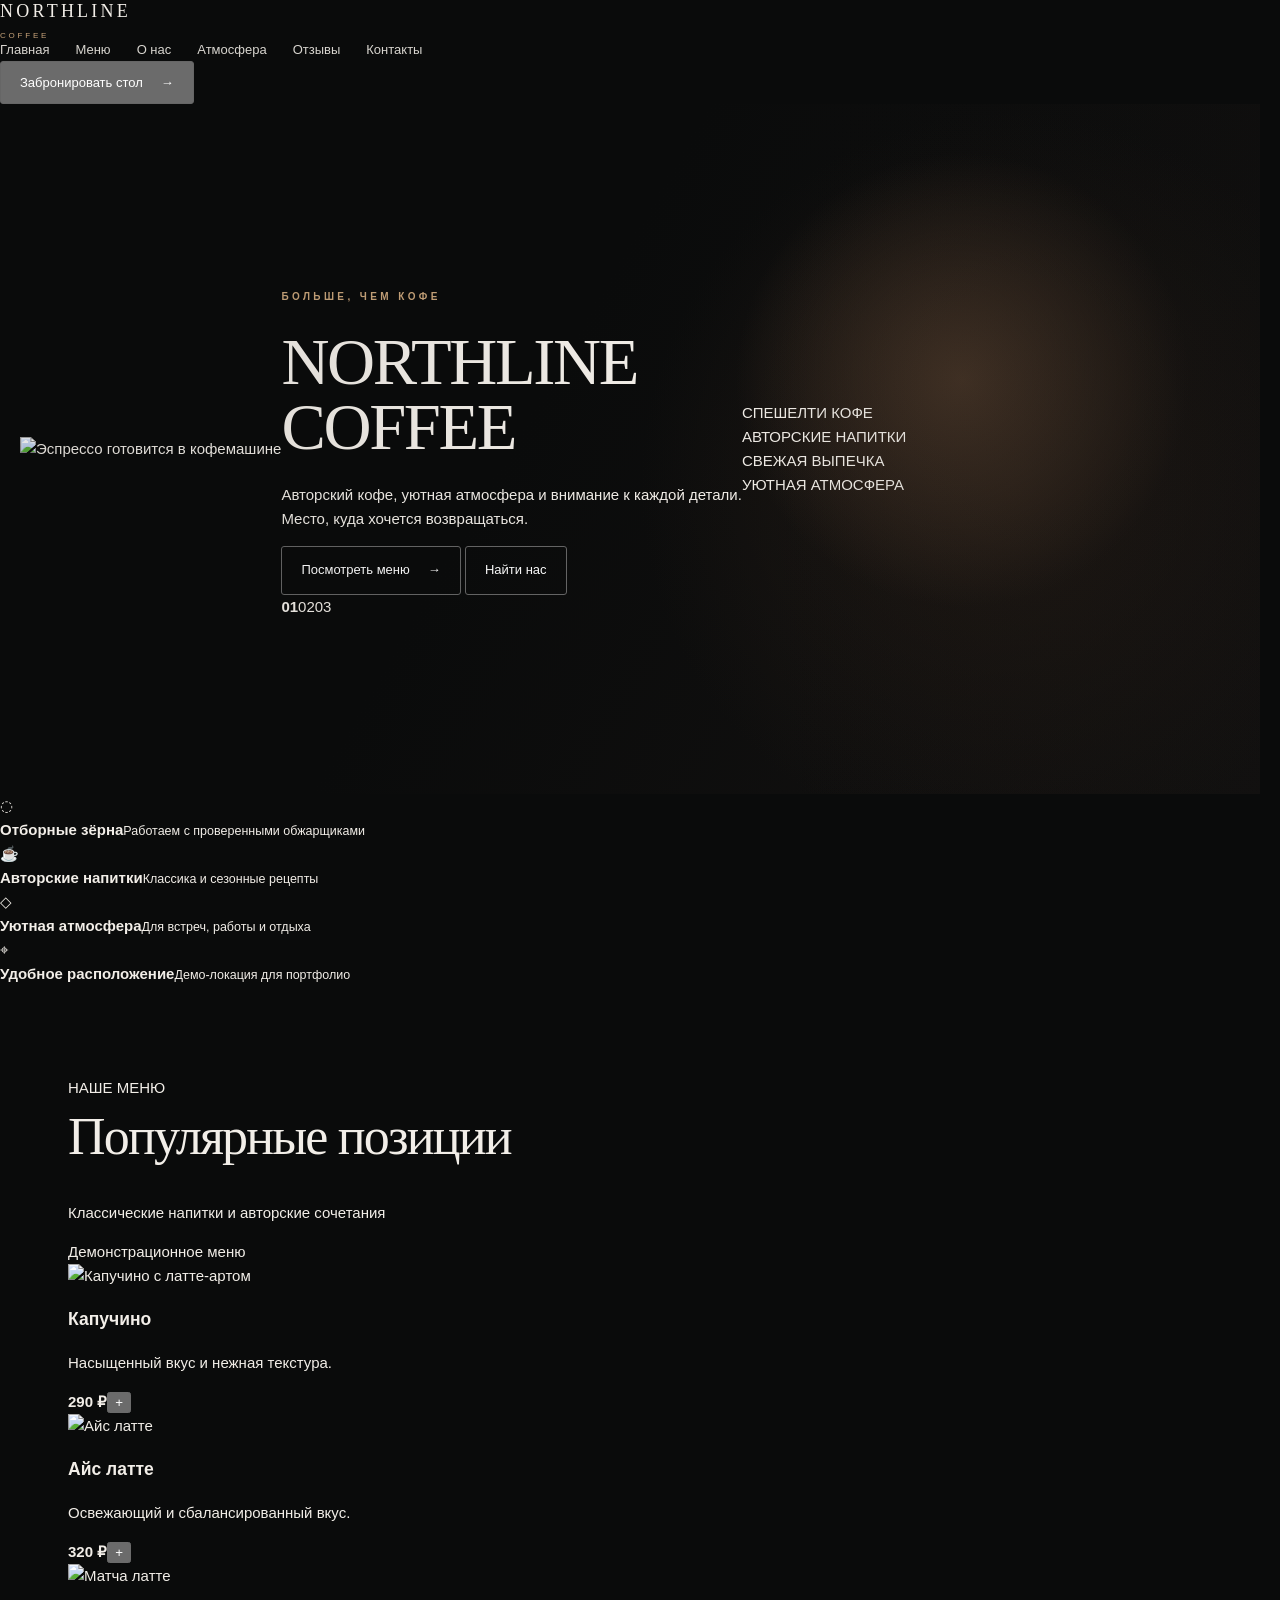
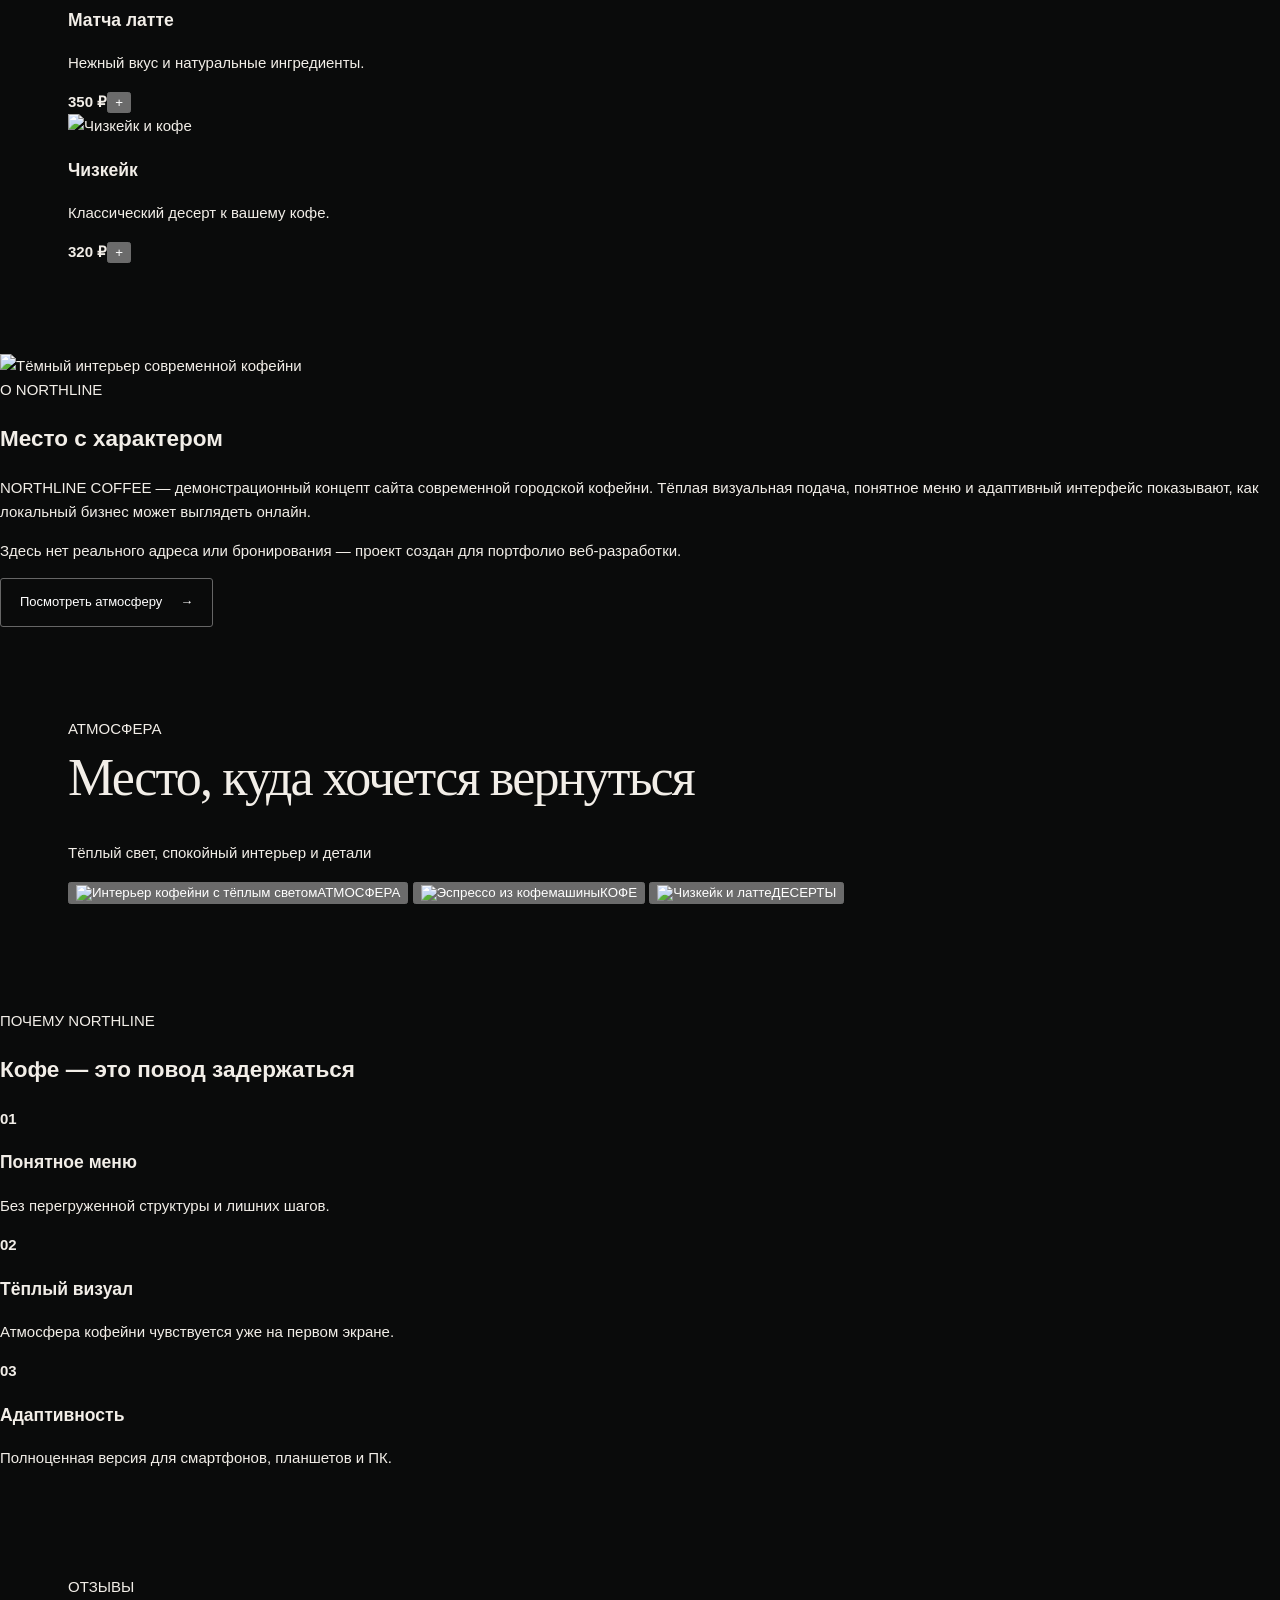
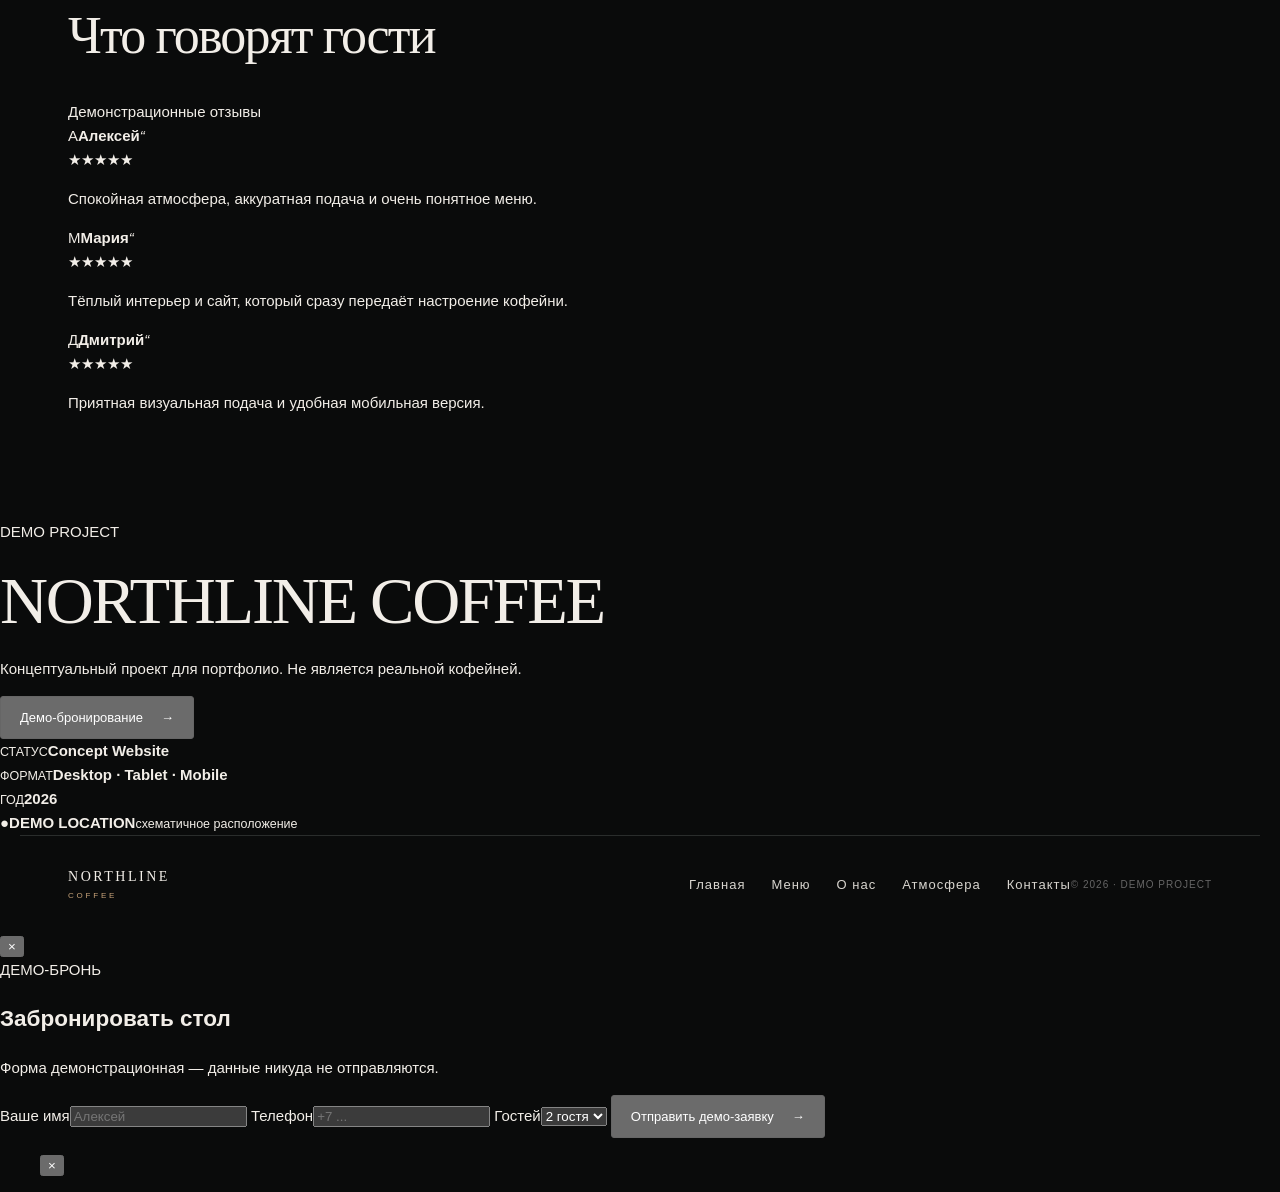
==== commit fb194395: "NORTHLINE COFFEE v2: rebuild premium landing" ====
--- a/index.html
+++ b/index.html
@@ -1,18 +1,206 @@
 <!doctype html>
-<html lang="ru"><head>
-<meta charset="utf-8"><meta name="viewport" content="width=device-width,initial-scale=1,viewport-fit=cover">
-<meta name="description" content="NORTHLINE Coffee & Roasters — концепт-сайт современной городской кофейни. Демонстрационный проект для портфолио веб-разработки.">
-<meta name="theme-color" content="#0a0b0b"><meta name="color-scheme" content="dark"><meta property="og:title" content="NORTHLINE Coffee & Roasters"><meta property="og:description" content="Кофе, ради которого хочется задержаться."><meta property="og:type" content="website"><meta property="og:locale" content="ru_RU">
-<title>NORTHLINE Coffee & Roasters</title><link rel="icon" href="favicon.svg" type="image/svg+xml"><link rel="stylesheet" href="styles.css">
-</head><body>
+<html lang="ru">
+<head>
+  <meta charset="utf-8">
+  <meta name="viewport" content="width=device-width,initial-scale=1,viewport-fit=cover">
+  <meta name="description" content="NORTHLINE COFFEE — демонстрационный премиальный сайт современной кофейни.">
+  <meta name="theme-color" content="#090807">
+  <meta name="color-scheme" content="dark">
+  <meta property="og:title" content="NORTHLINE COFFEE">
+  <meta property="og:description" content="Больше, чем кофе. Demo concept website.">
+  <meta property="og:type" content="website">
+  <meta property="og:locale" content="ru_RU">
+  <title>NORTHLINE COFFEE — Demo Project</title>
+  <link rel="icon" href="favicon.svg" type="image/svg+xml">
+  <link rel="stylesheet" href="styles.css?v=2">
+</head>
+<body>
 <a class="skip" href="#content">К содержанию</a>
-<header class="header"><a class="brand" href="#top" aria-label="NORTHLINE — на главную">NORTHLINE<small>COFFEE & ROASTERS</small></a><button class="menu-btn" aria-label="Открыть меню" aria-expanded="false" aria-controls="nav">☰</button><nav id="nav"><a href="#about">О нас</a><a href="#menu">Меню</a><a href="#gallery">Атмосфера</a><a href="#reviews">Отзывы</a><a href="#contacts">Контакты</a></nav><a class="header-cta" href="#contacts">Забронировать</a></header>
-<main id="content"><section id="top" class="hero"><div class="hero-noise"></div><div class="hero-inner"><p class="eyebrow">SPECIALTY COFFEE · CONCEPT</p><h1>Хороший кофе<br>создаёт больше,<br>чем просто утро</h1><p class="lead">Свежая обжарка, спокойный интерьер и напитки, к которым хочется возвращаться.</p><div class="actions"><a class="btn primary" href="#menu">Посмотреть меню <span>→</span></a><a class="btn" href="#contacts">Найти нас</a></div><div class="hero-meta"><span>CONCEPT PROJECT</span><span>RESPONSIVE DESIGN</span><span>2026</span></div></div><div class="cup" aria-hidden="true"><div class="steam s1"></div><div class="steam s2"></div><div class="cup-body"><span>NORTHLINE<small>COFFEE</small></span></div><div class="saucer"></div></div></section>
-<section class="features"><article><i>01</i><div><b>Свежая обжарка</b><span>Зерно с понятным происхождением</span></div></article><article><i>02</i><div><b>Авторские напитки</b><span>Классика и сезонные сочетания</span></div></article><article><i>03</i><div><b>Спокойная атмосфера</b><span>Для встреч, работы и отдыха</span></div></article><article><i>04</i><div><b>Каждый день</b><span>С 08:00 до 22:00</span></div></article></section>
-<section id="about" class="split"><div class="visual about-visual"><span class="sign">PEOPLE<br>COFFEE<br>STORIES</span></div><div class="copy"><p class="eyebrow">О NORTHLINE</p><h2>Больше,<br>чем кофе</h2><p>NORTHLINE — демонстрационный концепт городской кофейни. Здесь важна каждая деталь: от зерна и подачи до света, музыки и ощущения пространства.</p><p>Проект показывает, как может выглядеть современный сайт для локального бизнеса на компьютере и телефоне.</p><a class="text-link" href="#gallery">Почувствовать атмосферу →</a></div></section>
-<section id="menu" class="section"><div class="section-head"><div><p class="eyebrow">НАШЕ МЕНЮ</p><h2>Популярные напитки</h2></div><span class="muted">Демонстрационное меню · 2026</span></div><div class="cards"><article><div class="drink d1"><span>☕</span></div><h3>Капучино</h3><p>Эспрессо, молоко, плотная кремовая текстура.</p><strong>220 ₽</strong></article><article><div class="drink d2"><span>◒</span></div><h3>Айс латте</h3><p>Двойной эспрессо, молоко и лёд.</p><strong>250 ₽</strong></article><article><div class="drink d3"><span>✦</span></div><h3>Матча латте</h3><p>Японская матча и нежное молоко.</p><strong>280 ₽</strong></article><article><div class="drink d4"><span>◇</span></div><h3>Фильтр-кофе</h3><p>Чистый вкус зерна без лишнего.</p><strong>200 ₽</strong></article></div></section>
-<section class="statement"><p>КАЧЕСТВО В КАЖДОЙ ДЕТАЛИ</p><h2>Отборное зерно <b>•</b> свежая обжарка <b>•</b> настоящий вкус</h2></section>
-<section id="gallery" class="section gallery"><div class="section-head"><div><p class="eyebrow">АТМОСФЕРА</p><h2>Место с характером</h2></div></div><div class="gallery-grid"><div class="g g1"><span>Утро</span></div><div class="g g2"><span>Детали</span></div><div class="g g3"><span>Вечер</span></div></div></section>
-<section id="reviews" class="quote"><span class="quote-mark">“</span><blockquote>Место, где хочется выключить уведомления и остаться ещё на одну чашку.</blockquote><span>Демонстрационный отзыв · NORTHLINE</span></section>
-<section id="contacts" class="section contacts"><div><p class="eyebrow">DEMO PROJECT</p><h2>NORTHLINE<br>в портфолио</h2></div><div class="contact-info"><p><small>СТАТУС</small>Концептуальный проект · не реальная кофейня</p><p><small>ЗАДАЧА</small>Показать современный адаптивный сайт локального бизнеса</p><p><small>ФОРМАТ</small>Desktop · Tablet · Mobile</p></div><a class="btn primary" href="#top">К началу <span>↑</span></a></section></main>
-<footer><a class="brand" href="#top">NORTHLINE<small>COFFEE & ROASTERS</small></a><span>© <span id="year"></span> · DEMO PORTFOLIO</span><a href="#top">Наверх ↑</a></footer><script src="script.js" defer></script></body></html>
+
+<header class="site-header">
+  <a class="brand" href="#top" aria-label="NORTHLINE COFFEE">
+    <span>NORTHLINE</span><small>COFFEE</small>
+  </a>
+
+  <button class="menu-btn" type="button" aria-label="Открыть меню" aria-expanded="false" aria-controls="main-nav">☰</button>
+
+  <nav id="main-nav" class="nav">
+    <a class="active" href="#top">Главная</a>
+    <a href="#menu">Меню</a>
+    <a href="#about">О нас</a>
+    <a href="#gallery">Атмосфера</a>
+    <a href="#reviews">Отзывы</a>
+    <a href="#contacts">Контакты</a>
+  </nav>
+
+  <button class="btn btn-outline desktop-only js-book" type="button">Забронировать стол <span>→</span></button>
+</header>
+
+<main id="content">
+  <section id="top" class="hero">
+    <img class="hero-media" src="https://unsplash.com/photos/oGPx7IOPN1I/download?force=true&w=2400" alt="Эспрессо готовится в кофемашине">
+    <div class="hero-overlay"></div>
+
+    <div class="hero-content">
+      <p class="eyebrow"><i></i>БОЛЬШЕ, ЧЕМ КОФЕ</p>
+      <h1>NORTHLINE<br><span>COFFEE</span></h1>
+      <p class="hero-lead">Авторский кофе, уютная атмосфера и внимание к каждой детали.<br>Место, куда хочется возвращаться.</p>
+
+      <div class="hero-actions">
+        <a class="btn btn-gold" href="#menu">Посмотреть меню <span>→</span></a>
+        <a class="btn btn-glass" href="#contacts">Найти нас</a>
+      </div>
+
+      <div class="hero-pages" aria-hidden="true"><b>01</b><i></i><span>02</span><span>03</span></div>
+    </div>
+
+    <div class="hero-list desktop-only">СПЕШЕЛТИ КОФЕ<br>АВТОРСКИЕ НАПИТКИ<br>СВЕЖАЯ ВЫПЕЧКА<br>УЮТНАЯ АТМОСФЕРА</div>
+  </section>
+
+  <section class="benefits">
+    <article><span class="benefit-icon">◌</span><div><b>Отборные зёрна</b><small>Работаем с проверенными обжарщиками</small></div></article>
+    <article><span class="benefit-icon">☕</span><div><b>Авторские напитки</b><small>Классика и сезонные рецепты</small></div></article>
+    <article><span class="benefit-icon">◇</span><div><b>Уютная атмосфера</b><small>Для встреч, работы и отдыха</small></div></article>
+    <article><span class="benefit-icon">⌖</span><div><b>Удобное расположение</b><small>Демо-локация для портфолио</small></div></article>
+  </section>
+
+  <section id="menu" class="section reveal">
+    <div class="section-kicker"><i></i>НАШЕ МЕНЮ</div>
+    <div class="section-heading">
+      <div><h2>Популярные позиции</h2><p>Классические напитки и авторские сочетания</p></div>
+      <span class="demo-note">Демонстрационное меню</span>
+    </div>
+
+    <div class="menu-grid">
+      <article class="menu-card">
+        <div class="menu-media"><img src="https://unsplash.com/photos/sJzUvdlR2G0/download?force=true&w=1100" alt="Капучино с латте-артом" loading="lazy"></div>
+        <div class="menu-body"><h3>Капучино</h3><p>Насыщенный вкус и нежная текстура.</p><div><strong>290 ₽</strong><button type="button" class="plus js-book" aria-label="Добавить капучино">+</button></div></div>
+      </article>
+
+      <article class="menu-card">
+        <div class="menu-media"><img src="https://unsplash.com/photos/XBvz9mFAOlM/download?force=true&w=1100" alt="Айс латте" loading="lazy"></div>
+        <div class="menu-body"><h3>Айс латте</h3><p>Освежающий и сбалансированный вкус.</p><div><strong>320 ₽</strong><button type="button" class="plus js-book" aria-label="Добавить айс латте">+</button></div></div>
+      </article>
+
+      <article class="menu-card">
+        <div class="menu-media"><img src="https://unsplash.com/photos/U4kneR_s7bU/download?force=true&w=1100" alt="Матча латте" loading="lazy"></div>
+        <div class="menu-body"><h3>Матча латте</h3><p>Нежный вкус и натуральные ингредиенты.</p><div><strong>350 ₽</strong><button type="button" class="plus js-book" aria-label="Добавить матча латте">+</button></div></div>
+      </article>
+
+      <article class="menu-card">
+        <div class="menu-media"><img src="https://unsplash.com/photos/Y9zNTd0IKoQ/download?force=true&w=1100" alt="Чизкейк и кофе" loading="lazy"></div>
+        <div class="menu-body"><h3>Чизкейк</h3><p>Классический десерт к вашему кофе.</p><div><strong>320 ₽</strong><button type="button" class="plus js-book" aria-label="Добавить чизкейк">+</button></div></div>
+      </article>
+    </div>
+  </section>
+
+  <section id="about" class="about reveal">
+    <div class="about-inner">
+      <div class="about-photo">
+        <img src="https://unsplash.com/photos/oCUAaEGJIos/download?force=true&w=1600" alt="Тёмный интерьер современной кофейни" loading="lazy">
+      </div>
+      <div class="about-copy">
+        <div class="section-kicker"><i></i>О NORTHLINE</div>
+        <h2>Место с характером</h2>
+        <p>NORTHLINE COFFEE — демонстрационный концепт сайта современной городской кофейни. Тёплая визуальная подача, понятное меню и адаптивный интерфейс показывают, как локальный бизнес может выглядеть онлайн.</p>
+        <p>Здесь нет реального адреса или бронирования — проект создан для портфолио веб-разработки.</p>
+        <a class="btn btn-glass" href="#gallery">Посмотреть атмосферу <span>→</span></a>
+      </div>
+    </div>
+  </section>
+
+  <section id="gallery" class="section reveal">
+    <div class="section-kicker"><i></i>АТМОСФЕРА</div>
+    <div class="section-heading"><div><h2>Место, куда хочется вернуться</h2><p>Тёплый свет, спокойный интерьер и детали</p></div></div>
+
+    <div class="gallery">
+      <button class="gallery-card gallery-wide" type="button" aria-label="Открыть фото кофейни">
+        <img src="https://unsplash.com/photos/2kA0JzVtWOM/download?force=true&w=1600" alt="Интерьер кофейни с тёплым светом" loading="lazy"><span>АТМОСФЕРА</span>
+      </button>
+      <button class="gallery-card" type="button" aria-label="Открыть фото кофе">
+        <img src="https://unsplash.com/photos/oGPx7IOPN1I/download?force=true&w=1200" alt="Эспрессо из кофемашины" loading="lazy"><span>КОФЕ</span>
+      </button>
+      <button class="gallery-card" type="button" aria-label="Открыть фото десерта">
+        <img src="https://unsplash.com/photos/Y9zNTd0IKoQ/download?force=true&w=1200" alt="Чизкейк и латте" loading="lazy"><span>ДЕСЕРТЫ</span>
+      </button>
+    </div>
+  </section>
+
+  <section class="story reveal">
+    <div class="story-inner">
+      <p class="section-kicker"><i></i>ПОЧЕМУ NORTHLINE</p>
+      <h2>Кофе — это повод задержаться</h2>
+      <div class="story-grid">
+        <article><b>01</b><h3>Понятное меню</h3><p>Без перегруженной структуры и лишних шагов.</p></article>
+        <article><b>02</b><h3>Тёплый визуал</h3><p>Атмосфера кофейни чувствуется уже на первом экране.</p></article>
+        <article><b>03</b><h3>Адаптивность</h3><p>Полноценная версия для смартфонов, планшетов и ПК.</p></article>
+      </div>
+    </div>
+  </section>
+
+  <section id="reviews" class="section reviews-section reveal">
+    <div class="review-head">
+      <div><div class="section-kicker"><i></i>ОТЗЫВЫ</div><h2>Что говорят гости</h2></div>
+      <span class="demo-note">Демонстрационные отзывы</span>
+    </div>
+
+    <div class="review-grid">
+      <article><div class="review-top"><span class="avatar">A</span><b>Алексей</b><em>“</em></div><div class="stars">★★★★★</div><p>Спокойная атмосфера, аккуратная подача и очень понятное меню.</p></article>
+      <article><div class="review-top"><span class="avatar">M</span><b>Мария</b><em>“</em></div><div class="stars">★★★★★</div><p>Тёплый интерьер и сайт, который сразу передаёт настроение кофейни.</p></article>
+      <article><div class="review-top"><span class="avatar">Д</span><b>Дмитрий</b><em>“</em></div><div class="stars">★★★★★</div><p>Приятная визуальная подача и удобная мобильная версия.</p></article>
+    </div>
+  </section>
+
+  <section id="contacts" class="contacts reveal">
+    <div class="contacts-inner">
+      <div>
+        <div class="section-kicker"><i></i>DEMO PROJECT</div>
+        <h2>NORTHLINE COFFEE</h2>
+        <p>Концептуальный проект для портфолио. Не является реальной кофейней.</p>
+        <button class="btn btn-gold js-book" type="button">Демо-бронирование <span>→</span></button>
+      </div>
+
+      <div class="contact-meta">
+        <article><small>СТАТУС</small><b>Concept Website</b></article>
+        <article><small>ФОРМАТ</small><b>Desktop · Tablet · Mobile</b></article>
+        <article><small>ГОД</small><b>2026</b></article>
+      </div>
+
+      <div class="map-demo">
+        <div class="map-lines"></div><span class="pin">●</span><b>DEMO LOCATION</b><small>схематичное расположение</small>
+      </div>
+    </div>
+  </section>
+</main>
+
+<footer class="footer">
+  <a class="brand" href="#top"><span>NORTHLINE</span><small>COFFEE</small></a>
+  <nav class="footer-nav"><a href="#top">Главная</a><a href="#menu">Меню</a><a href="#about">О нас</a><a href="#gallery">Атмосфера</a><a href="#contacts">Контакты</a></nav>
+  <span>© <span id="year"></span> · DEMO PROJECT</span>
+</footer>
+
+<div class="modal" id="booking-modal" aria-hidden="true">
+  <div class="modal-backdrop" data-close-modal></div>
+  <section class="modal-card" role="dialog" aria-modal="true" aria-labelledby="booking-title">
+    <button class="modal-close" type="button" aria-label="Закрыть" data-close-modal>×</button>
+    <div class="section-kicker"><i></i>ДЕМО-БРОНЬ</div>
+    <h2 id="booking-title">Забронировать стол</h2>
+    <p>Форма демонстрационная — данные никуда не отправляются.</p>
+    <form id="booking-form">
+      <label>Ваше имя<input name="name" autocomplete="name" required placeholder="Алексей"></label>
+      <label>Телефон<input name="phone" inputmode="tel" required placeholder="+7 ..."></label>
+      <label>Гостей<select name="guests"><option>1 гость</option><option selected>2 гостя</option><option>3 гостя</option><option>4 гостя</option></select></label>
+      <button class="btn btn-gold" type="submit">Отправить демо-заявку <span>→</span></button>
+      <p class="form-status" aria-live="polite"></p>
+    </form>
+  </section>
+</div>
+
+<div class="lightbox" id="lightbox" aria-hidden="true">
+  <div class="lightbox-backdrop" data-close-lightbox></div>
+  <figure><button type="button" class="lightbox-close" data-close-lightbox aria-label="Закрыть">×</button><img src="" alt=""><figcaption></figcaption></figure>
+</div>
+
+<script src="script.js?v=2" defer></script>
+</body>
+</html>
--- a/styles.css
+++ b/styles.css
@@ -1,2 +1,28 @@
 :root{--bg:#0a0b0b;--panel:#101313;--ink:#f2eee8;--muted:#9d9b96;--line:#2a2d2c;--accent:#c8a47a;--max:1240px}*{box-sizing:border-box}html{scroll-behavior:smooth}body{margin:0;background:var(--bg);color:var(--ink);font:15px/1.6 Arial,sans-serif;-webkit-font-smoothing:antialiased}.skip{position:absolute;left:-9999px}.skip:focus{left:12px;top:12px;z-index:99;background:#fff;color:#000;padding:10px}.header{height:76px;display:flex;align-items:center;gap:32px;padding:0 max(24px,calc((100vw - var(--max))/2));position:sticky;top:0;z-index:20;background:rgba(10,11,11,.88);backdrop-filter:blur(16px);border-bottom:1px solid rgba(255,255,255,.07)}.brand{color:var(--ink);text-decoration:none;letter-spacing:.18em;font-family:Georgia,serif;font-size:18px;line-height:1}.brand small{display:block;font:8px Arial,sans-serif;letter-spacing:.35em;margin-top:7px;color:var(--accent)}nav{display:flex;gap:26px;margin-left:auto}nav a,.header-cta,footer a{color:#d8d5cf;text-decoration:none;font-size:13px}.header-cta{border:1px solid #777;padding:9px 16px;border-radius:99px}.menu-btn{display:none;background:none;border:0;color:#fff;font-size:24px}.hero{min-height:690px;max-width:var(--max);margin:auto;position:relative;overflow:hidden;display:flex;align-items:center;background:radial-gradient(circle at 76% 40%,#443326 0,transparent 22%),radial-gradient(circle at 80% 55%,#201914 0,transparent 35%),linear-gradient(120deg,#0a0b0b 42%,#141211)}.hero:after{content:"";position:absolute;inset:0;background:linear-gradient(90deg,rgba(10,11,11,.1),transparent 55%,rgba(10,11,11,.2));pointer-events:none}.hero-noise{position:absolute;inset:0;opacity:.07;background-image:url("data:image/svg+xml,%3Csvg viewBox='0 0 180 180' xmlns='http://www.w3.org/2000/svg'%3E%3Cfilter id='n'%3E%3CfeTurbulence type='fractalNoise' baseFrequency='.9' numOctaves='3' stitchTiles='stitch'/%3E%3C/filter%3E%3Crect width='100%25' height='100%25' filter='url(%23n)'/%3E%3C/svg%3E")}.hero-inner{position:relative;z-index:2;width:62%;padding:70px 50px}.eyebrow{font-size:10px;letter-spacing:.34em;color:var(--accent);font-weight:bold}.hero h1,.copy h2,.section h2,.contacts h2{font:clamp(42px,5.2vw,76px)/.98 Georgia,serif;font-weight:400;letter-spacing:-.035em;margin:24px 0}.lead{max-width:540px;color:#c5c2bc;font-size:17px}.actions{display:flex;gap:12px;margin-top:34px}.btn{display:inline-flex;gap:18px;align-items:center;padding:13px 19px;border:1px solid #666;border-radius:3px;color:#fff;text-decoration:none;font-size:13px}.btn.primary{background:#f2eee8;color:#111;border-color:#f2eee8}.hero-meta{display:flex;gap:24px;margin-top:80px;color:#777;font-size:10px;letter-spacing:.16em}.cup{position:absolute;z-index:1;right:7%;top:29%;width:330px;height:360px}.cup-body{position:absolute;left:45px;top:100px;width:220px;height:180px;border-radius:12px 12px 85px 85px;background:linear-gradient(100deg,#161717,#3b3833 45%,#121313 78%);box-shadow:inset -20px -15px 35px #000,0 40px 70px #000}.cup-body:after{content:"";position:absolute;right:-60px;top:35px;width:75px;height:95px;border:18px solid #252523;border-left:0;border-radius:0 60px 60px 0}.cup-body span{position:absolute;top:80px;left:57px;text-align:center;font:15px Georgia,serif;letter-spacing:.15em}.cup-body small{display:block;font:7px Arial;margin-top:6px;color:var(--accent);letter-spacing:.3em}.saucer{position:absolute;top:275px;left:18px;width:280px;height:30px;border-radius:50%;background:#191a19;box-shadow:0 25px 35px #000}.steam{position:absolute;width:45px;height:110px;border-left:2px solid rgba(255,255,255,.15);border-radius:50%;filter:blur(2px);animation:steam 4s ease-in-out infinite}.s1{left:120px;top:0}.s2{left:180px;top:18px;animation-delay:-2s}@keyframes steam{50%{transform:translate(10px,-12px) scaleX(1.3);opacity:.4}}.features{max-width:var(--max);margin:auto;display:grid;grid-template-columns:repeat(4,1fr);border-top:1px solid var(--line);border-bottom:1px solid var(--line)}.features article{padding:32px;display:flex;gap:18px;border-right:1px solid var(--line)}.features article:last-child{border:0}.features i{color:var(--accent);font-style:normal;font-size:10px}.features b,.features span{display:block}.features span{font-size:12px;color:var(--muted);margin-top:4px}.split{max-width:var(--max);margin:auto;display:grid;grid-template-columns:1fr 1fr;min-height:580px}.visual{min-height:520px}.about-visual{background:radial-gradient(circle at 65% 35%,#785c39 0 2%,transparent 3%),linear-gradient(130deg,transparent 30%,rgba(175,128,73,.13)),repeating-linear-gradient(90deg,#111 0 70px,#151817 71px 72px);display:grid;place-items:center;position:relative;overflow:hidden}.about-visual:before{content:"";position:absolute;inset:15% 18%;border:1px solid #443c32;box-shadow:0 0 80px rgba(200,164,122,.08)}.sign{position:relative;font:34px/1.18 Georgia,serif;letter-spacing:.1em;color:#e8dfd1;text-shadow:0 0 24px #b4834e}.copy{padding:90px 70px;background:#0e1110}.copy h2{font-size:60px}.copy p:not(.eyebrow){color:#aaa;max-width:520px}.text-link{display:inline-block;margin-top:20px;color:#e8dfd1;text-decoration:none;border-bottom:1px solid #777}.section{max-width:var(--max);margin:auto;padding:90px 48px}.section-head{display:flex;justify-content:space-between;align-items:end}.section h2{font-size:52px;margin:12px 0 38px}.muted{color:#777;font-size:12px}.cards{display:grid;grid-template-columns:repeat(4,1fr);gap:14px}.cards article{border:1px solid var(--line);padding:10px 10px 20px;background:#0e1110;transition:.25s}.cards article:hover{transform:translateY(-4px);border-color:#5c5146}.drink{height:220px;display:grid;place-items:center;font-size:58px;background:radial-gradient(circle,#5c4733,#181715 55%,#0d0e0e)}.d2{background:radial-gradient(circle,#8b6847,#282019 48%,#0e1010)}.d3{background:radial-gradient(circle,#526044,#22271e 48%,#0e1010)}.d4{background:radial-gradient(circle,#493a2b,#1c1814 48%,#0e1010)}.cards h3{font:22px Georgia,serif;margin:16px 8px 4px}.cards p{color:#8f8e89;font-size:12px;min-height:40px;margin:0 8px}.cards strong{display:block;margin:15px 8px 0;color:var(--accent)}.statement{min-height:300px;display:grid;place-content:center;text-align:center;padding:40px;background:radial-gradient(circle at center,#2a211a,#0a0b0b 70%);border-block:1px solid var(--line)}.statement p{letter-spacing:.3em;color:var(--accent);font-size:10px}.statement h2{font:28px Georgia,serif;font-weight:400}.statement b{color:#6f5a43;margin:0 12px}.gallery-grid{display:grid;grid-template-columns:1.4fr .8fr .8fr;gap:12px;height:430px}.g{position:relative;display:flex;align-items:end;padding:22px;overflow:hidden;background:#141616}.g:before{content:"";position:absolute;inset:0;transition:.4s}.g1:before{background:radial-gradient(circle at 35% 55%,#745332,transparent 18%),linear-gradient(140deg,#111,#28231d)}.g2:before{background:repeating-radial-gradient(circle at 50% 55%,#392b1f 0 12px,#171514 13px 28px)}.g3:before{background:linear-gradient(145deg,#171717,#3a2d21 50%,#0e0f0f)}.g:hover:before{transform:scale(1.04)}.g span{position:relative;z-index:1;font:22px Georgia,serif}.quote{max-width:var(--max);margin:auto;padding:110px 15%;text-align:center;border-top:1px solid var(--line);border-bottom:1px solid var(--line)}.quote-mark{font:70px Georgia;color:var(--accent);line-height:.5}.quote blockquote{font:clamp(28px,3vw,44px)/1.25 Georgia,serif;margin:25px auto;max-width:850px}.quote>span:last-child{font-size:10px;letter-spacing:.18em;color:#777}.contacts{display:grid;grid-template-columns:1.2fr 1fr auto;align-items:center;gap:45px}.contact-info p{color:#aaa}.contact-info small{display:block;color:#666;font-size:9px;letter-spacing:.2em;margin-bottom:3px}.contact-info a{color:#ddd}footer{max-width:var(--max);margin:auto;padding:34px 48px;border-top:1px solid var(--line);display:flex;justify-content:space-between;align-items:center;color:#666;font-size:10px;letter-spacing:.1em}footer .brand{font-size:14px}.menu-open{overflow:hidden}@media(max-width:820px){.header{height:68px;padding:0 20px}.header-cta{display:none}.menu-btn{display:block;margin-left:auto}nav{display:none;position:absolute;top:68px;left:0;right:0;background:#0b0c0c;padding:22px;flex-direction:column;border-bottom:1px solid var(--line)}nav.open{display:flex}.hero{min-height:680px}.hero-inner{width:100%;padding:70px 24px 40px}.hero h1{font-size:48px}.lead{max-width:85%}.hero-meta{margin-top:150px}.cup{width:220px;height:250px;right:-15px;top:49%}.cup-body{transform:scale(.7);transform-origin:top left}.saucer{transform:scale(.7);transform-origin:top left}.steam{transform:scale(.7)}.features{grid-template-columns:1fr 1fr}.features article{padding:22px}.split{grid-template-columns:1fr}.visual{min-height:390px}.copy{padding:60px 24px}.copy h2{font-size:48px}.section{padding:65px 20px}.section-head{align-items:start}.muted{display:none}.section h2{font-size:42px}.cards{grid-template-columns:1fr 1fr}.drink{height:180px}.gallery-grid{grid-template-columns:1fr 1fr;height:560px}.g1{grid-column:1/-1}.quote{padding:80px 24px}.contacts{grid-template-columns:1fr;gap:20px}.contacts h2{font-size:52px}footer{padding:30px 20px;gap:20px;flex-wrap:wrap}}@media(max-width:480px){.hero h1{font-size:39px}.lead{font-size:15px}.features{grid-template-columns:1fr}.features article{border-right:0;border-bottom:1px solid var(--line)}.cards{grid-template-columns:1fr}.drink{height:230px}.gallery-grid{display:flex;overflow:auto;height:360px;scroll-snap-type:x mandatory}.g{min-width:82vw;scroll-snap-align:center}.g1{min-width:82vw}.statement h2{font-size:21px}.statement b{display:none}}
 @media(prefers-reduced-motion:reduce){html{scroll-behavior:auto}*,*:before,*:after{animation:none!important;transition:none!important}}
+
+
+/* v3 final polish */
+section[id]{scroll-margin-top:88px}
+a:focus-visible,button:focus-visible{outline:2px solid var(--accent);outline-offset:4px}
+.menu-btn{cursor:pointer;min-width:44px;min-height:44px;border-radius:50%;transition:background .2s}
+.menu-btn:hover{background:rgba(255,255,255,.07)}
+nav a{position:relative}
+nav a:after{content:"";position:absolute;left:0;right:100%;bottom:-7px;height:1px;background:var(--accent);transition:right .25s}
+nav a:hover:after{right:0}
+.btn{transition:transform .2s,border-color .2s,background .2s}
+.btn:hover{transform:translateY(-2px);border-color:var(--accent)}
+.header-cta:hover{border-color:var(--accent);color:#fff}
+@media(max-width:820px){
+  nav.open{display:flex}
+  nav a{font-size:18px;padding:9px 0}
+  nav a:after{display:none}
+  .menu-btn{position:relative;z-index:2}
+}
+@media(max-width:480px){
+  .hero{min-height:calc(100svh - 68px)}
+  .hero-inner{padding-top:54px}
+  .hero-meta{gap:12px;flex-wrap:wrap}
+  .actions{flex-wrap:wrap}
+  .actions .btn{justify-content:center}
+}
